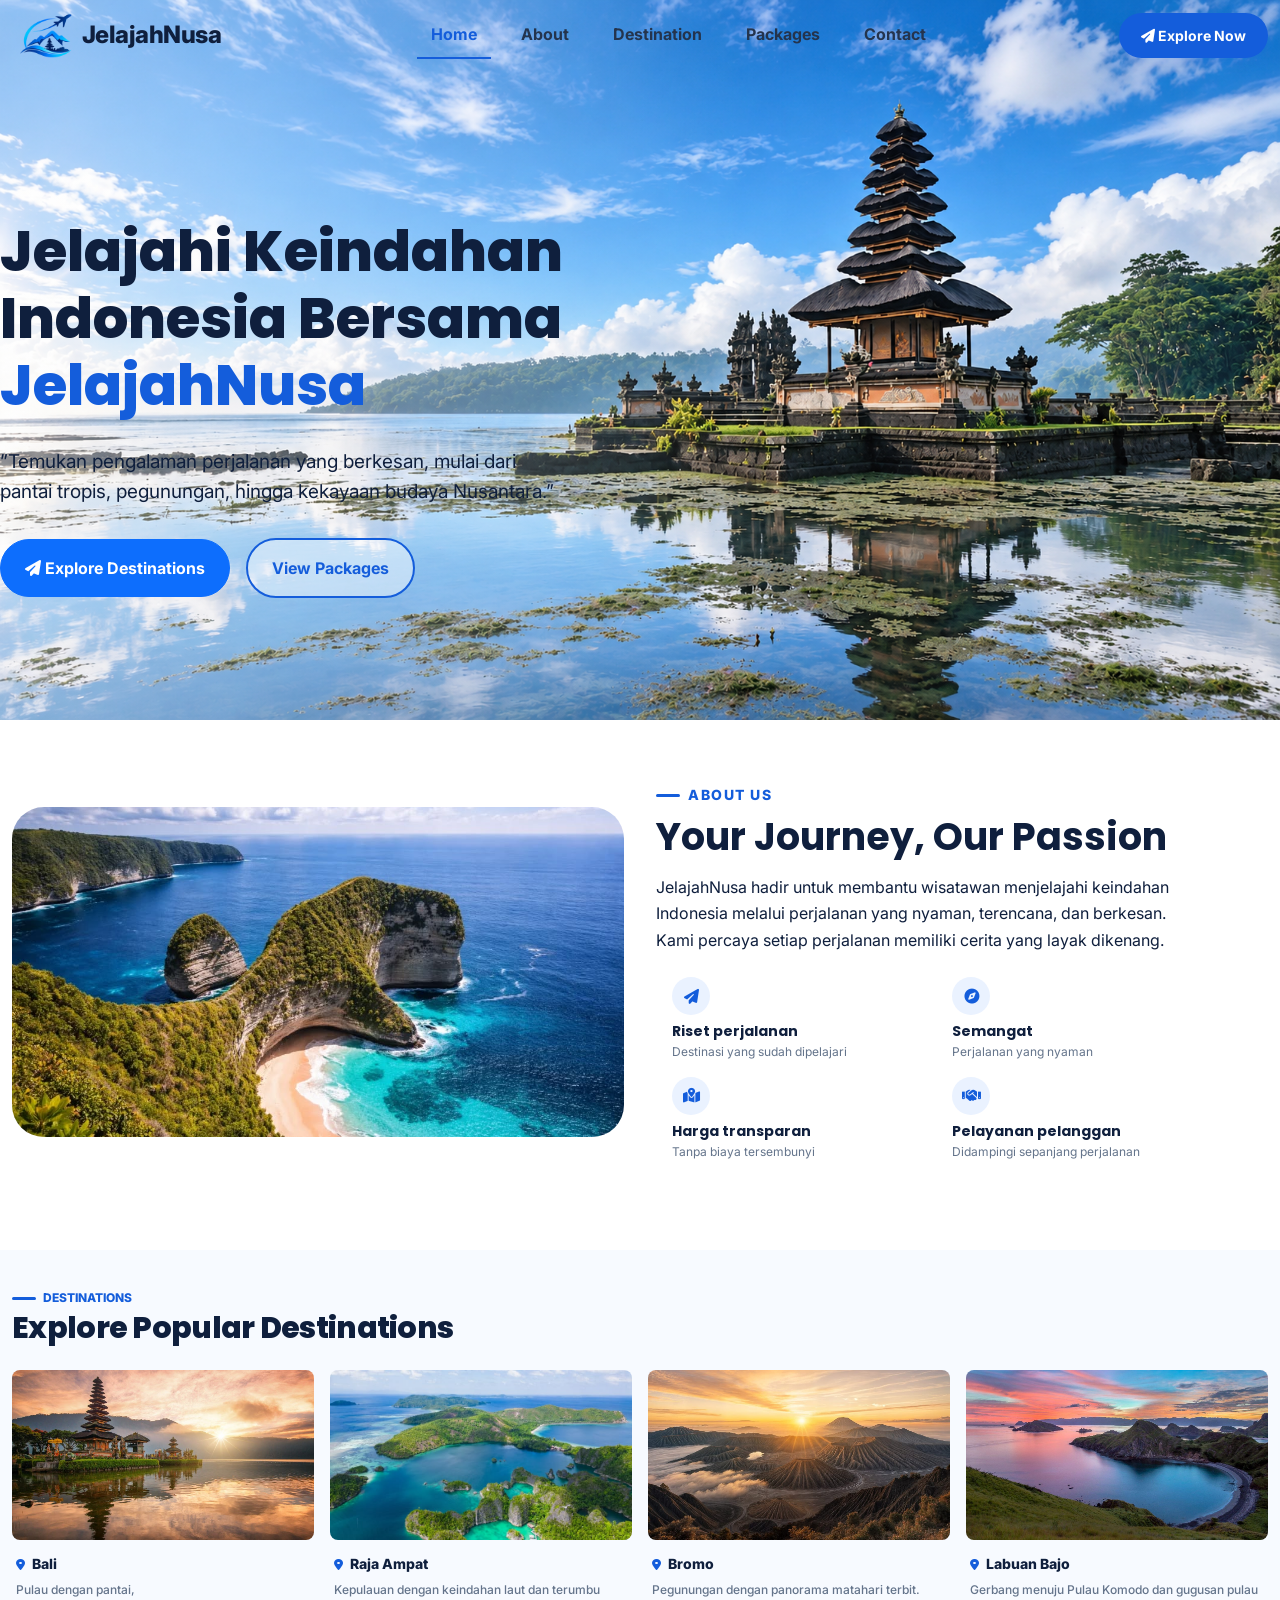
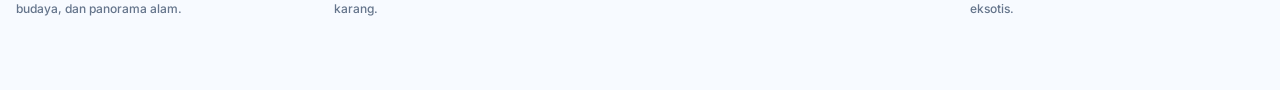
==== index.html @ 199da579 "uplaod website" ====
<!doctype html>
<html lang="en">
  <head>
    <meta charset="UTF-8" />
    <meta name="viewport" content="width=device-width, initial-scale=1.0" />
    <title>Document</title>
    <link
      href="https://cdn.jsdelivr.net/npm/bootstrap@5.3.9/dist/css/bootstrap.min.css"
      rel="stylesheet"
      integrity="sha384-yEPZ7jP9S0QKiUQ0m3jjsO4ProIW7wvR9gXkI7JOGa2XVsw53Yke2bsdkBbjmmiX"
      crossorigin="anonymous"
    />
    <link rel="stylesheet" href="/assets/css/style.css" />
    <link
      rel="stylesheet"
      href="https://cdnjs.cloudflare.com/ajax/libs/font-awesome/6.7.2/css/all.min.css"
    />
  </head>
  <body>
    <div class="container-site">
      <div class="hero">
        <!-- Navbar -->
        <!-- Navbar -->
    <nav class="navbar position-relative">
      <div class="container">
        <a class="navbar-brand d-flex" href="#">
          <img
            src="assets/image/logo.jpg"
            alt="Logo Jelajah Nusa"
            height="45px"
          /><span>JelajahNusa</span>
        </a>
        <!-- Link Navbar -->
        <ul class="nav nav-underline">
          <li class="nav-item">
            <a class="nav-link active" aria-current="page" href="#">Home</a>
          </li>
          <li class="nav-item">
            <a class="nav-link" href="#">About</a>
          </li>
          <li class="nav-item">
            <a class="nav-link" href="#">Destination</a>
          </li>
          <li class="nav-item">
            <a class="nav-link" href="#">Packages</a>
          </li>
          <li class="nav-item">
            <a class="nav-link" href="#">Contact</a>
          </li>
        </ul>
        <!-- Button -->
        <button type="button" class="btn btn-primary rounded-pill">
          <i class="fa-solid fa-paper-plane"></i> 
          <span>Explore Now</span>
        </button>
      </div>
    </nav>
        <!-- Hero-Content -->
        <!-- Hero Title -->
        <div class="hero-content d-flex justify-content-center flex-column">
          <h1 class="hero-title">
            Jelajahi Keindahan <br>
             Indonesia Bersama <br />
            <span>JelajahNusa</span>
          </h1>

          <p class="hero-subtitle">
            ”Temukan pengalaman perjalanan yang berkesan, mulai dari pantai tropis,
            pegunungan, hingga kekayaan budaya Nusantara.”
          </p>
          <div class="hero-actions d-flex align-items-center gap-3">
            <a href="#" class="btn btn-primary rounded-pill px-4 py-3">
              <i class="fa-solid fa-paper-plane me-1"></i>
              Explore Destinations
            </a>
            <a href="#" class="btn btn-outline-primary rounded-pill px-4 py-3">
              View Packages
            </a>
          </div>
        </div>
      </div>
    </div>
    <!-- Section About -->
     <section class="about mt-2">
      <div class="container text-center">
  <div class="row align-items-center">
    <div class="col">
      <img src="assets/image/about.jpg" alt="Tentang JelajahNusa" class="rounded-5">
    </div>
    <div class="col ms-2">
      <div class="about-content text-start">
        <p class="about-label">About Us</p>
        <h2 class="about-title">Your Journey, Our Passion</h2>
        <p class="about-description">
          JelajahNusa hadir untuk membantu wisatawan menjelajahi keindahan <br>
          Indonesia melalui perjalanan yang nyaman, terencana, dan berkesan. <br>
          Kami percaya setiap perjalanan memiliki cerita yang layak dikenang.
        </p>

        <div class="row g-3 about-features ms-2">
          <div class="col-6">
            <div class="feature-item">
              <i class="fa-solid fa-paper-plane"></i>
              <h3>Riset perjalanan</h3>
              <p>Destinasi yang sudah dipelajari</p>
            </div>
          </div>
          <div class="col-6">
            <div class="feature-item">
              <i class="fa-solid fa-compass"></i>
              <h3>Semangat</h3>
              <p>Perjalanan yang nyaman</p>
            </div>
          </div>
          <div class="col-6">
            <div class="feature-item">
              <i class="fa-solid fa-map-location-dot"></i>
              <h3>Harga transparan</h3>
              <p>Tanpa biaya tersembunyi</p>
            </div>
          </div>
          <div class="col-6">
            <div class="feature-item">
              <i class="fa-solid fa-handshake"></i>
              <h3>Pelayanan pelanggan</h3>
              <p>Didampingi sepanjang perjalanan</p>
            </div>
          </div>
        </div>
      </div>
    </div>
  </div>
</div>
</section>
<!-- Section Destinations -->
 <section class="destinations">
  <div class="container">
    <p class="about-label">Destinations</p>
    <h2 class="about-title">Explore Popular Destinations</h2>
    <div class="row g-3 pt-4">
      <div class="col-12 col-md-6 col-lg-3">
        <div class="card border-0 h-100">
          <img src="assets/image/bali.jpg" class="card-img-top rounded-3" alt="Bali">
          <div class="card-body px-1 pb-0 text-start">
            <h3 class="card-title"><i class="fa-solid fa-location-dot"></i>Bali</h3>
            <p class="card-text">Pulau dengan pantai,<br>budaya, dan panorama alam.</p>
          </div>
        </div>
      </div>
      <div class="col-12 col-md-6 col-lg-3">
        <div class="card border-0 h-100">
          <img src="assets/image/raja-ampat.jpg" class="card-img-top rounded-3" alt="Raja Ampat">
          <div class="card-body px-1 pb-0 text-start">
            <h3 class="card-title"><i class="fa-solid fa-location-dot"></i>Raja Ampat</h3>
            <p class="card-text">Kepulauan dengan keindahan laut dan terumbu karang.</p>
          </div>
        </div>
      </div>
      <div class="col-12 col-md-6 col-lg-3">
        <div class="card border-0 h-100">
          <img src="assets/image/bromo.jpg" class="card-img-top rounded-3" alt="Bromo">
          <div class="card-body px-1 pb-0 text-start">
            <h3 class="card-title"><i class="fa-solid fa-location-dot"></i>Bromo</h3>
            <p class="card-text">Pegunungan dengan panorama matahari terbit.</p>
          </div>
        </div>
      </div>
      <div class="col-12 col-md-6 col-lg-3">
        <div class="card border-0 h-100">
          <img src="assets/image/labuan-bajo.jpg" class="card-img-top rounded-3" alt="Labuan Bajo">
          <div class="card-body px-1 pb-0 text-start">
            <h3 class="card-title"><i class="fa-solid fa-location-dot"></i>Labuan Bajo</h3>
            <p class="card-text">Gerbang menuju Pulau Komodo dan gugusan pulau eksotis.</p>
          </div>
        </div>
      </div>
    </div>
  </div>
 </section>
    
    
    <script src="assets/js/script.js"></script>
    <script
      src="https://cdn.jsdelivr.net/npm/bootstrap@5.3.9/dist/js/bootstrap.bundle.min.js"
      integrity="sha384-WyOxWvTyr1QaMPfiPJSv76iReVthorl5uWlFtZPyK0IEB0hGzo9y5Bp9mYanr8Bu"
      crossorigin="anonymous"
    ></script>
  </body>
</html>
---- assets/css/style.css ----
/* =========================================
   JELAJAHNUSA — DESIGN SYSTEM
========================================= */
@import url('https://fonts.googleapis.com/css2?family=Inter:wght@400;500;600;700&family=Poppins:wght@400;500;600;700;800&display=swap');
:root {
  /* COLORS */
  --primary: #145DDB;
  --primary-hover: #0E4DBB;
  --secondary: #38A5E8;

  --dark: #0F1F3D;
  --text: #24344D;
  --muted: #64748B;

  --white: #FFFFFF;
  --background: #FFFFFF;
  --section-bg: #F3F7FF;

  --border: #D6E5FF;
  --light-blue: #EAF2FF;

  /* TYPOGRAPHY */
  --font-heading: 'Poppins', sans-serif;
  --font-body: 'Inter', sans-serif;

  --font-xs: 12px;
  --font-sm: 14px;
  --font-base: 16px;
  --font-lg: 18px;
  --font-xl: 24px;
  --font-2xl: 32px;
  --font-3xl: 48px;

  /* FONT WEIGHT */
  --regular: 400;
  --medium: 500;
  --semibold: 600;
  --bold: 700;

  /* SPACING */
  --section-padding: 80px;
  --container-width: 1200px;

  /* BORDER RADIUS */
  --radius-sm: 8px;
  --radius-md: 12px;
  --radius-lg: 18px;
  --radius-xl: 24px;

  /* SHADOW */
  --shadow-sm: 0 2px 8px rgba(15, 31, 61, 0.05);
  --shadow-md: 0 4px 18px rgba(15, 31, 61, 0.08);
  --shadow-lg: 0 10px 30px rgba(15, 31, 61, 0.12);

  /* TRANSITION */
  --transition: 0.3s ease;
}

/* =========================================
   GLOBAL STYLE
========================================= */

* {
  margin: 0;
  padding: 0;
  box-sizing: border-box;
}

html {
  scroll-behavior: smooth;
}

body {
  font-family: var(--font-body);
  font-size: var(--font-base);
  color: var(--text);
  background: var(--background);
  line-height: 1.6;
}

h1, h2, h3, h4, h5, h6 {
  font-family: var(--font-heading);
  color: var(--dark);
  font-weight: var(--bold);
  line-height: 1.2;
}

button {
  transition: var(--transition);
}

img {
  max-width: 100%;
  display: block;
}

/*  */
.container-site {
  width: 100%;
}

/* navbar */
.navbar {
  height: 68px;
  z-index: 10;
}

.navbar .container {
  max-width: 1400px;
  padding: 0 12px;
}

.navbar-brand {
  align-items: center;
  gap: 2px;
  color: var(--dark);
}

.navbar-brand span {
  color: var(--dark) !important;
  margin-left: 0 !important;
  font-size: 24px;
  font-weight: 800;
  letter-spacing: -0.5px;
}

.navbar .nav-link {
  color: var(--text);
  font-weight: 700;
  border-bottom: 2px solid transparent;
  padding: 10px 14px;
  transition: var(--transition);
}

.navbar .nav-link:hover,
.navbar .nav-link:focus,
.navbar .nav-link.active {
  color: var(--primary);
  border-bottom-color: var(--primary);
}

.navbar .btn-primary {
  background: var(--primary);
  border: 0;
  box-shadow: 0 4px 12px rgba(20, 93, 219, 0.18);
  font-size: var(--font-sm);
  font-weight: 700;
  padding: 12px 22px !important;
}

.navbar .btn-primary:hover {
  background: var(--primary-hover);
  transform: translateY(-1px);
}

/* hero */
.hero {
  width: 100%;
  height: 720px;
  min-height: 720px;
  background-image:
    linear-gradient(
      90deg,
      rgba(255, 255, 255, 0.32) 0%,
      rgba(255, 255, 255, 0.16) 40%,
      rgba(255, 255, 255, 0) 58%,
      rgba(255, 255, 255, 0) 100%
    ),
    url("../image/hero.jpg");
  background-repeat: no-repeat;
  background-size: cover;
  background-position: center 48%;
  margin-bottom: 24px;
  overflow: hidden;
}
.hero-content {
  max-width: 1400px;
  height: 650px;
  min-height: 650px;
  margin: 0 auto;
  padding: 70px 24px 40px 0;
  color: var(--dark);
  line-height: 1.1;
  align-items: flex-start;
  justify-content: flex-start;
}
.hero-title {
  font-size: 56px;
  font-weight: 800;
  color: var(--dark);
  margin: 0 0 28px;
  text-align: left;
}

.hero-title span {
  color: var(--primary);
}

.hero-subtitle {
  max-width: 560px;
  font-size: 19px;
  line-height: 1.55;
  margin: 0 0 32px;
  text-align: left;
}

.hero-actions .btn {
  min-height: 52px;
  display: inline-flex;
  align-items: center;
  justify-content: center;
  font-weight: 700;
  box-shadow: none;
}

.hero-actions .btn-outline-primary {
  color: var(--primary);
  border: 2px solid var(--primary);
  background: rgba(255, 255, 255, 0.45);
}

.about {
  padding: 40px 0 90px;
}

.about .container {
  max-width: 1400px;
  margin-inline: auto;
}

.about img {
  width: 100%;
  height: 330px;
  object-fit: cover;
}

.destinations {
  max-width: none;
  width: 100%;
  margin: 0;
  padding: 42px 0 72px;
  background: #F7FAFF;
  text-align: left;
}

.destinations .container {
  max-width: 1400px;
}

.destinations .card {
  background: transparent;
}

.destinations .about-label {
  margin-bottom: 6px;
  font-size: 12px;
  line-height: 1;
  letter-spacing: 0;
  text-transform: uppercase;
}

.destinations .about-label::before {
  width: 24px;
  height: 3px;
  margin-right: 7px;
  margin-bottom: 2px;
}

.destinations .about-title {
  font-size: 30px;
  font-weight: 800;
  margin: 0;
  color: var(--dark);
  letter-spacing: -0.7px;
}

.destinations .card-img-top {
  width: 100%;
  aspect-ratio: 16 / 9;
  height: auto;
  object-fit: cover;
  border-radius: 8px !important;
}

.destinations .card-title {
  display: flex;
  align-items: center;
  gap: 7px;
  font-family: var(--font-body);
  font-size: 14px;
  font-weight: 800;
  margin: 0 0 8px;
  color: var(--dark);
}

.destinations .card-title i {
  color: var(--primary);
  font-size: 12px;
}

.destinations .card-text {
  color: var(--muted);
  font-size: 12px;
  font-weight: 500;
  line-height: 1.55;
  margin: 0;
}

.about-label {
  color: var(--primary);
  font-size: 14px;
  font-weight: 800;
  margin: 0 0 8px;
  text-transform: uppercase;
  letter-spacing: 1.5px;
}

.about-label::before {
  content: "";
  display: inline-block;
  width: 24px;
  height: 3px;
  margin-right: 8px;
  margin-bottom: 3px;
  border-radius: 999px;
  background: var(--primary);
}

.about-title {
  font-size: 38px;
  margin: 0 0 14px;
}

.about-description {
  max-width: 560px;
  color: var(--dark);
  margin: 0 0 24px;
  line-height: 1.65;
}

.about-features {
  max-width: 560px;
}

.feature-item {
  text-align: left;
}

.feature-item i {
  display: inline-grid;
  width: 38px;
  height: 38px;
  place-items: center;
  margin-bottom: 8px;
  border-radius: 50%;
  background: #EAF2FF;
  color: var(--primary);
  font-size: 15px;
}

.feature-item h3 {
  font-size: 14px;
  margin: 0 0 4px;
  color: var(--dark);
}

.feature-item p {
  font-size: 12px;
  margin: 0;
  color: var(--muted);
  line-height: 1.4;
}

@media (max-width: 991px) {
  .hero {
    height: 650px;
    min-height: 650px;
  }

  .hero-content {
    height: 580px;
    min-height: 580px;
    left: 0;
    padding: 110px 24px 40px;
  }

  .hero-title {
    font-size: clamp(38px, 8vw, 52px);
  }
}
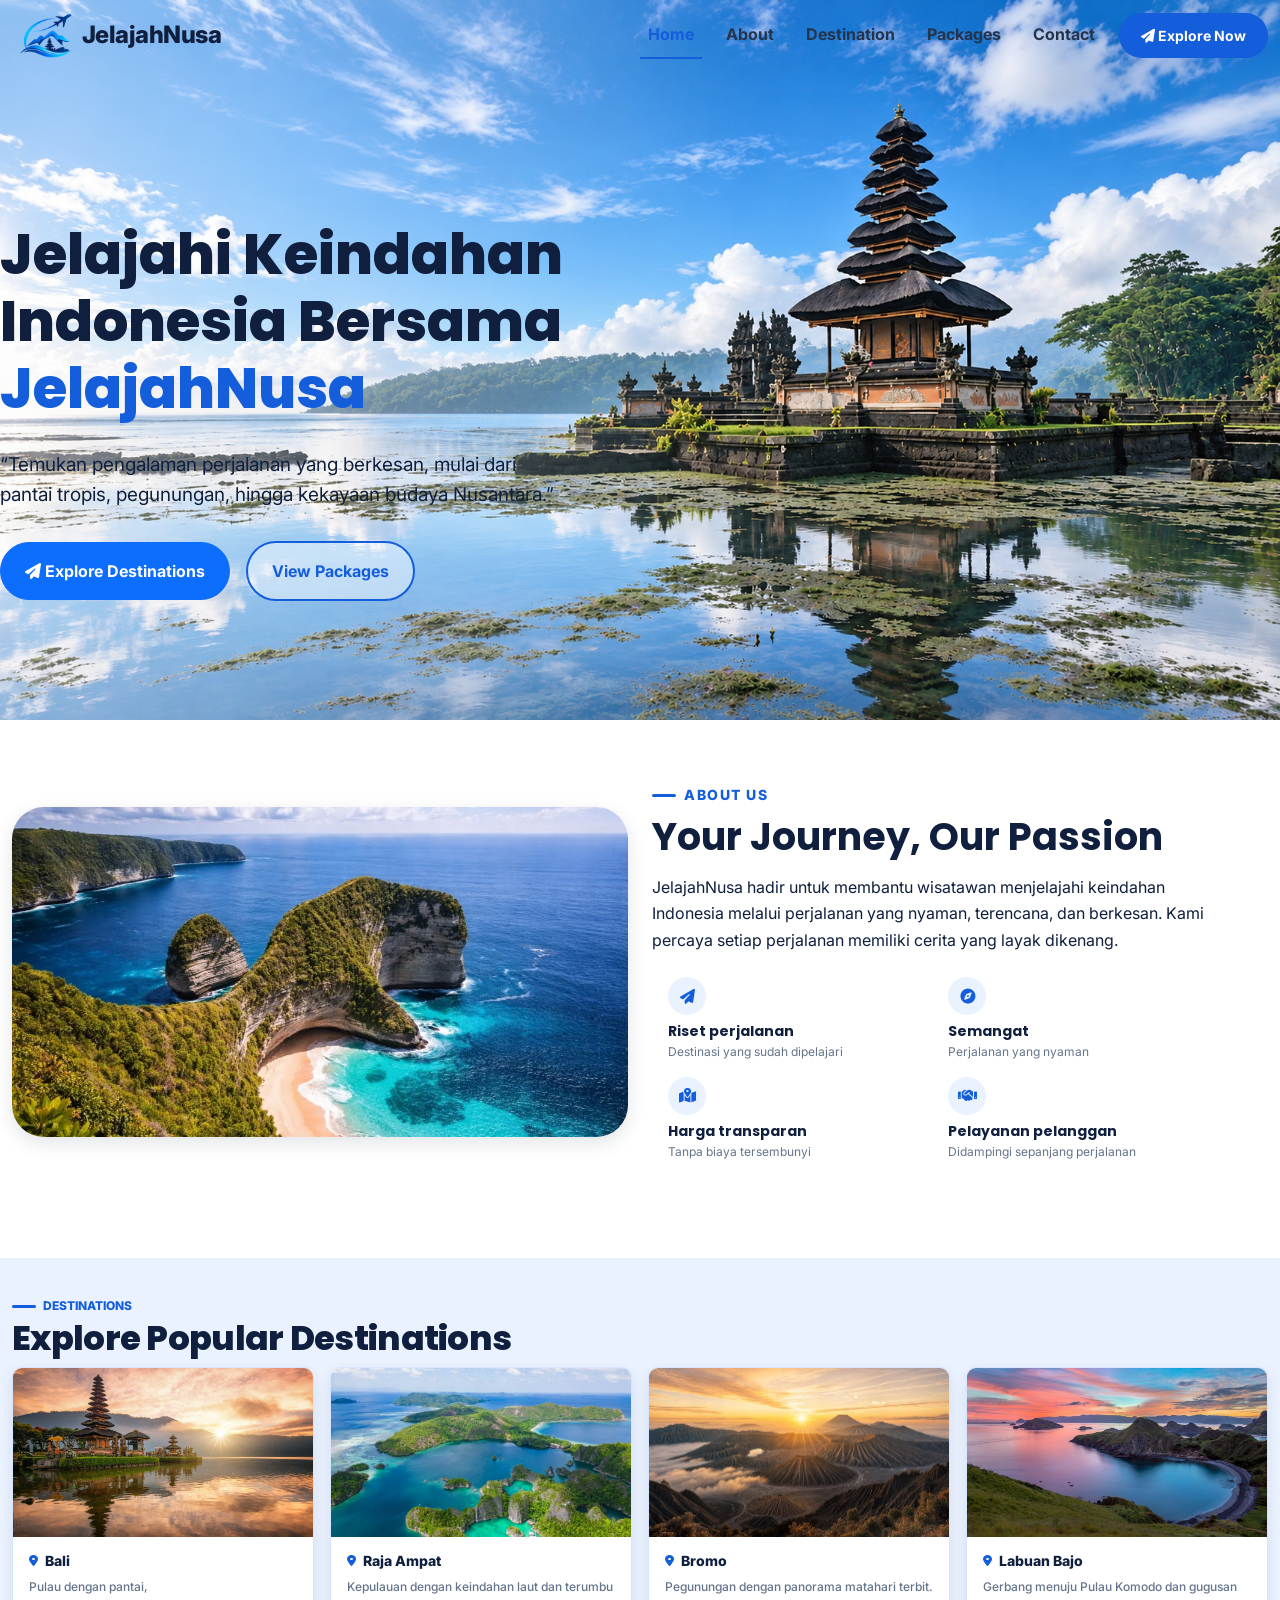
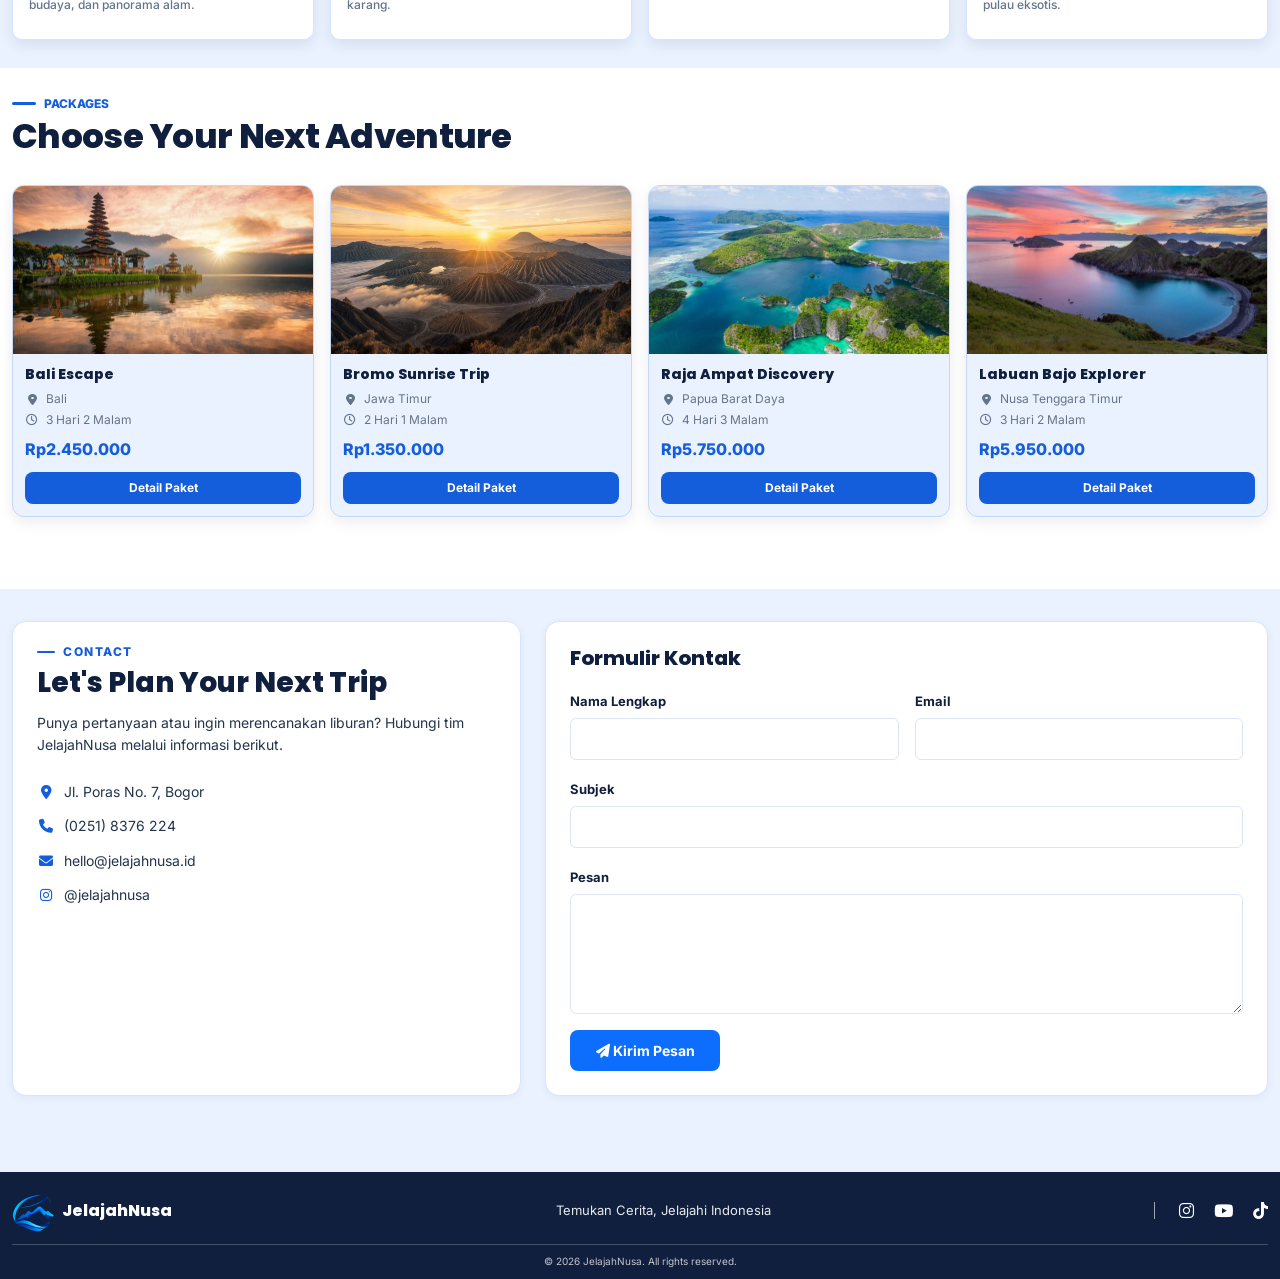
==== commit cb146aa6: "final website" ====
--- a/index.html
+++ b/index.html
@@ -1,184 +1,574 @@
 <!doctype html>
-<html lang="en">
+<html lang="id">
   <head>
     <meta charset="UTF-8" />
     <meta name="viewport" content="width=device-width, initial-scale=1.0" />
-    <title>Document</title>
+    <title>JelajahNusa — Jelajahi Keindahan Indonesia</title>
     <link
       href="https://cdn.jsdelivr.net/npm/bootstrap@5.3.9/dist/css/bootstrap.min.css"
       rel="stylesheet"
       integrity="sha384-yEPZ7jP9S0QKiUQ0m3jjsO4ProIW7wvR9gXkI7JOGa2XVsw53Yke2bsdkBbjmmiX"
       crossorigin="anonymous"
     />
-    <link rel="stylesheet" href="/assets/css/style.css" />
+    <link rel="stylesheet" href="assets/css/style.css" />
     <link
       rel="stylesheet"
       href="https://cdnjs.cloudflare.com/ajax/libs/font-awesome/6.7.2/css/all.min.css"
     />
   </head>
   <body>
-    <div class="container-site">
-      <div class="hero">
-        <!-- Navbar -->
-        <!-- Navbar -->
-    <nav class="navbar position-relative">
+    <header class="hero" id="home">
+      <nav class="navbar navbar-expand-lg position-relative">
+        <div class="container">
+          <a class="navbar-brand d-flex" href="#home">
+            <img
+              src="assets/image/logo.jpg"
+              alt="Logo Jelajah Nusa"
+              height="45"
+            />
+            <span>JelajahNusa</span>
+          </a>
+          <button
+            class="navbar-toggler"
+            type="button"
+            data-bs-toggle="collapse"
+            data-bs-target="#primaryNavigation"
+            aria-controls="primaryNavigation"
+            aria-expanded="false"
+            aria-label="Buka navigasi"
+          >
+            <span class="navbar-toggler-icon"></span>
+          </button>
+          <div class="collapse navbar-collapse" id="primaryNavigation">
+            <ul class="navbar-nav nav-underline ms-auto align-items-lg-center">
+              <li class="nav-item">
+                <a class="nav-link active" aria-current="page" href="#home"
+                  >Home</a
+                >
+              </li>
+              <li class="nav-item">
+                <a class="nav-link" href="#about">About</a>
+              </li>
+              <li class="nav-item">
+                <a class="nav-link" href="#destinations">Destination</a>
+              </li>
+              <li class="nav-item">
+                <a class="nav-link" href="#packages">Packages</a>
+              </li>
+              <li class="nav-item">
+                <a class="nav-link" href="#contact">Contact</a>
+              </li>
+            </ul>
+            <a
+              class="btn btn-primary rounded-pill ms-lg-3 mt-3 mt-lg-0"
+              href="#packages"
+            >
+              <i class="fa-solid fa-paper-plane"></i>
+              <span>Explore Now</span>
+            </a>
+          </div>
+        </div>
+      </nav>
+      <div class="hero-content d-flex justify-content-center flex-column">
+        <h1 class="hero-title">
+          Jelajahi Keindahan <br />
+          Indonesia Bersama <br />
+          <span>JelajahNusa</span>
+        </h1>
+        <p class="hero-subtitle">
+          “Temukan pengalaman perjalanan yang berkesan, mulai dari pantai tropis,
+          pegunungan, hingga kekayaan budaya Nusantara.”
+        </p>
+        <div class="hero-actions d-flex align-items-center gap-3">
+          <a
+            href="#destinations"
+            class="btn btn-primary rounded-pill px-4 py-3"
+          >
+            <i class="fa-solid fa-paper-plane me-1"></i>
+            Explore Destinations
+          </a>
+          <a
+            href="#packages"
+            class="btn btn-outline-primary rounded-pill px-4 py-3"
+          >
+            View Packages
+          </a>
+        </div>
+      </div>
+    </header>
+    <main>
+    <!-- Section About -->
+    <section class="about mb-2" id="about">
+      <div class="container text-center">
+        <div class="row align-items-center">
+          <div class="col-12 col-lg-6">
+            <img
+              src="assets/image/about.jpg"
+              alt="Tentang JelajahNusa"
+              class="rounded-5"
+            />
+          </div>
+          <div class="col-12 col-lg-6">
+            <div class="about-content text-start">
+              <p class="about-label">About Us</p>
+              <h2 class="about-title">Your Journey, Our Passion</h2>
+              <p class="about-description">
+                JelajahNusa hadir untuk membantu wisatawan menjelajahi keindahan
+                Indonesia melalui perjalanan yang nyaman, terencana, dan
+                berkesan.
+                Kami percaya setiap perjalanan memiliki cerita yang layak
+                dikenang.
+              </p>
+
+              <div class="row g-3 about-features ms-2">
+                <div class="col-6">
+                  <div class="feature-item">
+                    <i class="fa-solid fa-paper-plane"></i>
+                    <h3>Riset perjalanan</h3>
+                    <p>Destinasi yang sudah dipelajari</p>
+                  </div>
+                </div>
+                <div class="col-6">
+                  <div class="feature-item">
+                    <i class="fa-solid fa-compass"></i>
+                    <h3>Semangat</h3>
+                    <p>Perjalanan yang nyaman</p>
+                  </div>
+                </div>
+                <div class="col-6">
+                  <div class="feature-item">
+                    <i class="fa-solid fa-map-location-dot"></i>
+                    <h3>Harga transparan</h3>
+                    <p>Tanpa biaya tersembunyi</p>
+                  </div>
+                </div>
+                <div class="col-6">
+                  <div class="feature-item">
+                    <i class="fa-solid fa-handshake"></i>
+                    <h3>Pelayanan pelanggan</h3>
+                    <p>Didampingi sepanjang perjalanan</p>
+                  </div>
+                </div>
+              </div>
+            </div>
+          </div>
+        </div>
+      </div>
+    </section>
+    <!-- Section Destinations -->
+    <section class="destinations" id="destinations">
       <div class="container">
-        <a class="navbar-brand d-flex" href="#">
-          <img
-            src="assets/image/logo.jpg"
-            alt="Logo Jelajah Nusa"
-            height="45px"
-          /><span>JelajahNusa</span>
-        </a>
-        <!-- Link Navbar -->
-        <ul class="nav nav-underline">
-          <li class="nav-item">
-            <a class="nav-link active" aria-current="page" href="#">Home</a>
-          </li>
-          <li class="nav-item">
-            <a class="nav-link" href="#">About</a>
-          </li>
-          <li class="nav-item">
-            <a class="nav-link" href="#">Destination</a>
-          </li>
-          <li class="nav-item">
-            <a class="nav-link" href="#">Packages</a>
-          </li>
-          <li class="nav-item">
-            <a class="nav-link" href="#">Contact</a>
-          </li>
-        </ul>
-        <!-- Button -->
-        <button type="button" class="btn btn-primary rounded-pill">
-          <i class="fa-solid fa-paper-plane"></i> 
-          <span>Explore Now</span>
-        </button>
-      </div>
-    </nav>
-        <!-- Hero-Content -->
-        <!-- Hero Title -->
-        <div class="hero-content d-flex justify-content-center flex-column">
-          <h1 class="hero-title">
-            Jelajahi Keindahan <br>
-             Indonesia Bersama <br />
+        <p class="about-label">Destinations</p>
+        <h2 class="about-title">Explore Popular Destinations</h2>
+        <div class="row g-3 pt-2">
+          <div class="col-12 col-md-6 col-xl-3">
+            <div class="card h-100">
+              <img
+                src="assets/image/bali.jpg"
+                class="card-img-top rounded-3"
+                alt="Bali"
+              />
+              <div class="card-body p-3 pb-4 text-start">
+                <h3 class="card-title">
+                  <i class="fa-solid fa-location-dot"></i>Bali
+                </h3>
+                <p class="card-text">
+                  Pulau dengan pantai,<br />budaya, dan panorama alam.
+                </p>
+              </div>
+            </div>
+          </div>
+          <div class="col-12 col-md-6 col-xl-3">
+            <div class="card h-100">
+              <img
+                src="assets/image/raja-ampat.jpg"
+                class="card-img-top rounded-3"
+                alt="Raja Ampat"
+              />
+              <div class="card-body p-3 pb-4 text-start">
+                <h3 class="card-title">
+                  <i class="fa-solid fa-location-dot"></i>Raja Ampat
+                </h3>
+                <p class="card-text">
+                  Kepulauan dengan keindahan laut dan terumbu karang.
+                </p>
+              </div>
+            </div>
+          </div>
+          <div class="col-12 col-md-6 col-xl-3">
+            <div class="card h-100">
+              <img
+                src="assets/image/bromo.jpg"
+                class="card-img-top rounded-3"
+                alt="Bromo"
+              />
+              <div class="card-body p-3 pb-4 text-start">
+                <h3 class="card-title">
+                  <i class="fa-solid fa-location-dot"></i>Bromo
+                </h3>
+                <p class="card-text">
+                  Pegunungan dengan panorama matahari terbit.
+                </p>
+              </div>
+            </div>
+          </div>
+          <div class="col-12 col-md-6 col-xl-3">
+            <div class="card h-100">
+              <img
+                src="assets/image/labuan-bajo.jpg"
+                class="card-img-top rounded-3"
+                alt="Labuan Bajo"
+              />
+              <div class="card-body p-3 pb-4 text-start">
+                <h3 class="card-title">
+                  <i class="fa-solid fa-location-dot"></i>Labuan Bajo
+                </h3>
+                <p class="card-text">
+                  Gerbang menuju Pulau Komodo dan gugusan pulau eksotis.
+                </p>
+              </div>
+            </div>
+          </div>
+        </div>
+      </div>
+    </section>
+
+    <!-- Section Packages -->
+    <section class="packages" id="packages">
+      <div class="container">
+        <p class="about-label">Packages</p>
+        <h2 class="about-title">Choose Your Next Adventure</h2>
+
+        <div class="row g-3 packages-layout">
+          <div class="col-12 package-list">
+            <div class="row g-3">
+              <div class="col-12 col-md-6 col-xl-3">
+                <article class="card package-card h-100">
+                  <img
+                    src="assets/image/bali.jpg"
+                    class="card-img-top"
+                    alt="Bali"
+                  />
+                  <div class="card-body">
+                    <h3 class="card-title">Bali Escape</h3>
+                    <p class="package-meta">
+                      <i class="fa-solid fa-location-dot"></i>Bali
+                    </p>
+                    <p class="package-meta">
+                      <i class="fa-regular fa-clock"></i>3 Hari 2 Malam
+                    </p>
+                    <p class="package-price">Rp2.450.000</p>
+                    <button
+                      type="button"
+                      class="btn btn-primary package-detail-button"
+                      data-bs-toggle="modal"
+                      data-bs-target="#packageDetailModal"
+                      aria-haspopup="dialog"
+                      data-title="Bali Escape"
+                      data-region="Bali"
+                      data-duration="3 Hari 2 Malam"
+                      data-price="Rp2.450.000"
+                      data-image="assets/image/bali.jpg"
+                      data-description="Jelajahi pantai, budaya, dan panorama alam Bali dalam perjalanan yang nyaman dan berkesan."
+                    >
+                      Detail Paket
+                    </button>
+                  </div>
+                </article>
+              </div>
+              <div class="col-12 col-md-6 col-xl-3">
+                <article class="card package-card h-100">
+                  <img
+                    src="assets/image/bromo.jpg"
+                    class="card-img-top"
+                    alt="Gunung Bromo"
+                  />
+                  <div class="card-body">
+                    <h3 class="card-title">Bromo Sunrise Trip</h3>
+                    <p class="package-meta">
+                      <i class="fa-solid fa-location-dot"></i>Jawa Timur
+                    </p>
+                    <p class="package-meta">
+                      <i class="fa-regular fa-clock"></i>2 Hari 1 Malam
+                    </p>
+                    <p class="package-price">Rp1.350.000</p>
+                    <button
+                      type="button"
+                      class="btn btn-primary package-detail-button"
+                      data-bs-toggle="modal"
+                      data-bs-target="#packageDetailModal"
+                      aria-haspopup="dialog"
+                      data-title="Bromo Sunrise Trip"
+                      data-region="Jawa Timur"
+                      data-duration="2 Hari 1 Malam"
+                      data-price="Rp1.350.000"
+                      data-image="assets/image/bromo.jpg"
+                      data-description="Nikmati suasana pegunungan Bromo dan pemandangan matahari terbit yang memukau."
+                    >
+                      Detail Paket
+                    </button>
+                  </div>
+                </article>
+              </div>
+              <div class="col-12 col-md-6 col-xl-3">
+                <article class="card package-card h-100">
+                  <img
+                    src="assets/image/raja-ampat.jpg"
+                    class="card-img-top"
+                    alt="Raja Ampat"
+                  />
+                  <div class="card-body">
+                    <h3 class="card-title">Raja Ampat Discovery</h3>
+                    <p class="package-meta">
+                      <i class="fa-solid fa-location-dot"></i>Papua Barat Daya
+                    </p>
+                    <p class="package-meta">
+                      <i class="fa-regular fa-clock"></i>4 Hari 3 Malam
+                    </p>
+                    <p class="package-price">Rp5.750.000</p>
+                    <button
+                      type="button"
+                      class="btn btn-primary package-detail-button"
+                      data-bs-toggle="modal"
+                      data-bs-target="#packageDetailModal"
+                      aria-haspopup="dialog"
+                      data-title="Raja Ampat Discovery"
+                      data-region="Papua Barat Daya"
+                      data-duration="4 Hari 3 Malam"
+                      data-price="Rp5.750.000"
+                      data-image="assets/image/raja-ampat.jpg"
+                      data-description="Nikmati keindahan bawah laut Raja Ampat dengan pengalaman island hopping yang tak terlupakan."
+                    >
+                      Detail Paket
+                    </button>
+                  </div>
+                </article>
+              </div>
+              <div class="col-12 col-md-6 col-xl-3">
+                <article class="card package-card h-100">
+                  <img
+                    src="assets/image/labuan-bajo.jpg"
+                    class="card-img-top"
+                    alt="Labuan Bajo"
+                  />
+                  <div class="card-body">
+                    <h3 class="card-title">Labuan Bajo Explorer</h3>
+                    <p class="package-meta">
+                      <i class="fa-solid fa-location-dot"></i>Nusa Tenggara
+                      Timur
+                    </p>
+                    <p class="package-meta">
+                      <i class="fa-regular fa-clock"></i>3 Hari 2 Malam
+                    </p>
+                    <p class="package-price">Rp5.950.000</p>
+                    <button
+                      type="button"
+                      class="btn btn-primary package-detail-button"
+                      data-bs-toggle="modal"
+                      data-bs-target="#packageDetailModal"
+                      aria-haspopup="dialog"
+                      data-title="Labuan Bajo Explorer"
+                      data-region="Nusa Tenggara Timur"
+                      data-duration="3 Hari 2 Malam"
+                      data-price="Rp5.950.000"
+                      data-image="assets/image/labuan-bajo.jpg"
+                      data-description="Jelajahi Pulau Komodo dan gugusan pulau eksotis di sekitar Labuan Bajo."
+                    >
+                      Detail Paket
+                    </button>
+                  </div>
+                </article>
+              </div>
+            </div>
+          </div>
+
+        </div>
+      </div>
+    </section>
+
+    <div
+      class="modal fade"
+      id="packageDetailModal"
+      tabindex="-1"
+      aria-labelledby="packageModalTitle"
+      aria-hidden="true"
+    >
+      <div class="modal-dialog modal-dialog-centered modal-lg">
+        <div class="modal-content package-detail-modal">
+          <div class="modal-header border-0 pb-0">
+            <button
+              type="button"
+              class="btn-close"
+              data-bs-dismiss="modal"
+              aria-label="Tutup detail paket"
+            ></button>
+          </div>
+          <div class="modal-body pt-2">
+            <div class="row g-4 align-items-center">
+              <div class="col-12 col-md-5">
+                <img
+                  class="package-detail-image rounded-3"
+                  src="assets/image/raja-ampat.jpg"
+                  alt=""
+                />
+              </div>
+              <div class="col-12 col-md-7">
+                <h2 class="package-detail-title" id="packageModalTitle"></h2>
+                <p class="package-meta">
+                  <i class="fa-solid fa-location-dot"></i
+                  ><span class="package-detail-region"></span>
+                </p>
+                <p class="package-meta">
+                  <i class="fa-regular fa-clock"></i
+                  ><span class="package-detail-duration"></span>
+                </p>
+                <p class="package-detail-price">
+                  <span class="package-detail-price-value"></span
+                  ><small> / orang</small>
+                </p>
+                <p class="package-detail-description"></p>
+                <h3 class="package-facilities-title">Fasilitas</h3>
+                <ul class="package-facilities">
+                  <li><i class="fa-solid fa-check"></i>Transportasi</li>
+                  <li><i class="fa-solid fa-check"></i>Penginapan</li>
+                  <li><i class="fa-solid fa-check"></i>Tiket masuk</li>
+                  <li><i class="fa-solid fa-check"></i>Pemandu</li>
+                </ul>
+                <button type="button" class="btn btn-primary package-book-button">
+                  <i class="fa-solid fa-paper-plane"></i> Pesan Paket
+                </button>
+              </div>
+            </div>
+          </div>
+        </div>
+      </div>
+    </div>
+
+    <!-- Section Contact -->
+    <section class="booking-contact" id="contact">
+      <div class="container">
+        <div class="row g-4 align-items-stretch">
+          <div class="col-12 col-lg-5">
+            <div class="contact-info">
+              <p class="about-label">Contact</p>
+              <h2 class="contact-title">Let's Plan Your Next Trip</h2>
+              <p class="contact-description">
+                Punya pertanyaan atau ingin merencanakan liburan? Hubungi tim
+                JelajahNusa melalui informasi berikut.
+              </p>
+              <ul class="contact-list">
+                <li>
+                  <i class="fa-solid fa-location-dot"></i>
+                  <span>Jl. Poras No. 7, Bogor</span>
+                </li>
+                <li>
+                  <i class="fa-solid fa-phone"></i>
+                  <a href="tel:+622518376224">(0251) 8376 224</a>
+                </li>
+                <li>
+                  <i class="fa-solid fa-envelope"></i>
+                  <a href="mailto:hello@jelajahnusa.id">hello@jelajahnusa.id</a>
+                </li>
+                <li>
+                  <i class="fa-brands fa-instagram"></i>
+                  <span>@jelajahnusa</span>
+                </li>
+              </ul>
+            </div>
+          </div>
+          <div class="col-12 col-lg-7">
+            <form class="contact-form" id="contact-form" novalidate>
+              <h3 class="contact-form-title">Formulir Kontak</h3>
+              <div class="row g-3">
+                <div class="col-12 col-md-6">
+                  <label for="contact-name" class="form-label">Nama Lengkap</label>
+                  <input
+                    class="form-control"
+                    id="contact-name"
+                    name="name"
+                    type="text"
+                    aria-describedby="contact-name-error"
+                    required
+                  />
+                  <div class="invalid-feedback" id="contact-name-error">Nama lengkap wajib diisi.</div>
+                </div>
+                <div class="col-12 col-md-6">
+                  <label for="contact-email" class="form-label">Email</label>
+                  <input
+                    class="form-control"
+                    id="contact-email"
+                    name="email"
+                    type="email"
+                    aria-describedby="contact-email-error"
+                    required
+                  />
+                  <div class="invalid-feedback" id="contact-email-error">Masukkan alamat email yang valid.</div>
+                </div>
+                <div class="col-12">
+                  <label for="contact-subject" class="form-label">Subjek</label>
+                  <input
+                    class="form-control"
+                    id="contact-subject"
+                    name="subject"
+                    type="text"
+                    aria-describedby="contact-subject-error"
+                    required
+                  />
+                  <div class="invalid-feedback" id="contact-subject-error">Subjek wajib diisi.</div>
+                </div>
+                <div class="col-12">
+                  <label for="contact-message" class="form-label">Pesan</label>
+                  <textarea
+                    class="form-control"
+                    id="contact-message"
+                    name="message"
+                    rows="4"
+                    aria-describedby="contact-message-error"
+                    required
+                  ></textarea>
+                  <div class="invalid-feedback" id="contact-message-error">Pesan wajib diisi.</div>
+                </div>
+                <div class="col-12">
+                  <button type="submit" class="btn btn-primary contact-submit">
+                    <i class="fa-solid fa-paper-plane"></i> Kirim Pesan
+                  </button>
+                </div>
+              </div>
+              <div
+                class="alert alert-success contact-success d-none mt-3 mb-0"
+                role="status"
+                aria-live="polite"
+              >
+                Pesan berhasil disimulasikan. Terima kasih sudah menghubungi
+                JelajahNusa!
+              </div>
+            </form>
+          </div>
+        </div>
+      </div>
+    </section>
+
+    </main>
+    <footer class="site-footer">
+      <div class="container">
+        <div
+          class="footer-main d-flex flex-column flex-md-row align-items-center justify-content-between"
+        >
+          <a class="footer-brand d-flex align-items-center" href="#home">
+            <img src="assets/image/logo.jpg" alt="" width="42" height="42" />
             <span>JelajahNusa</span>
-          </h1>
-
-          <p class="hero-subtitle">
-            ”Temukan pengalaman perjalanan yang berkesan, mulai dari pantai tropis,
-            pegunungan, hingga kekayaan budaya Nusantara.”
-          </p>
-          <div class="hero-actions d-flex align-items-center gap-3">
-            <a href="#" class="btn btn-primary rounded-pill px-4 py-3">
-              <i class="fa-solid fa-paper-plane me-1"></i>
-              Explore Destinations
-            </a>
-            <a href="#" class="btn btn-outline-primary rounded-pill px-4 py-3">
-              View Packages
-            </a>
-          </div>
-        </div>
-      </div>
-    </div>
-    <!-- Section About -->
-     <section class="about mt-2">
-      <div class="container text-center">
-  <div class="row align-items-center">
-    <div class="col">
-      <img src="assets/image/about.jpg" alt="Tentang JelajahNusa" class="rounded-5">
-    </div>
-    <div class="col ms-2">
-      <div class="about-content text-start">
-        <p class="about-label">About Us</p>
-        <h2 class="about-title">Your Journey, Our Passion</h2>
-        <p class="about-description">
-          JelajahNusa hadir untuk membantu wisatawan menjelajahi keindahan <br>
-          Indonesia melalui perjalanan yang nyaman, terencana, dan berkesan. <br>
-          Kami percaya setiap perjalanan memiliki cerita yang layak dikenang.
-        </p>
-
-        <div class="row g-3 about-features ms-2">
-          <div class="col-6">
-            <div class="feature-item">
-              <i class="fa-solid fa-paper-plane"></i>
-              <h3>Riset perjalanan</h3>
-              <p>Destinasi yang sudah dipelajari</p>
-            </div>
-          </div>
-          <div class="col-6">
-            <div class="feature-item">
-              <i class="fa-solid fa-compass"></i>
-              <h3>Semangat</h3>
-              <p>Perjalanan yang nyaman</p>
-            </div>
-          </div>
-          <div class="col-6">
-            <div class="feature-item">
-              <i class="fa-solid fa-map-location-dot"></i>
-              <h3>Harga transparan</h3>
-              <p>Tanpa biaya tersembunyi</p>
-            </div>
-          </div>
-          <div class="col-6">
-            <div class="feature-item">
-              <i class="fa-solid fa-handshake"></i>
-              <h3>Pelayanan pelanggan</h3>
-              <p>Didampingi sepanjang perjalanan</p>
-            </div>
-          </div>
-        </div>
-      </div>
-    </div>
-  </div>
-</div>
-</section>
-<!-- Section Destinations -->
- <section class="destinations">
-  <div class="container">
-    <p class="about-label">Destinations</p>
-    <h2 class="about-title">Explore Popular Destinations</h2>
-    <div class="row g-3 pt-4">
-      <div class="col-12 col-md-6 col-lg-3">
-        <div class="card border-0 h-100">
-          <img src="assets/image/bali.jpg" class="card-img-top rounded-3" alt="Bali">
-          <div class="card-body px-1 pb-0 text-start">
-            <h3 class="card-title"><i class="fa-solid fa-location-dot"></i>Bali</h3>
-            <p class="card-text">Pulau dengan pantai,<br>budaya, dan panorama alam.</p>
-          </div>
-        </div>
-      </div>
-      <div class="col-12 col-md-6 col-lg-3">
-        <div class="card border-0 h-100">
-          <img src="assets/image/raja-ampat.jpg" class="card-img-top rounded-3" alt="Raja Ampat">
-          <div class="card-body px-1 pb-0 text-start">
-            <h3 class="card-title"><i class="fa-solid fa-location-dot"></i>Raja Ampat</h3>
-            <p class="card-text">Kepulauan dengan keindahan laut dan terumbu karang.</p>
-          </div>
-        </div>
-      </div>
-      <div class="col-12 col-md-6 col-lg-3">
-        <div class="card border-0 h-100">
-          <img src="assets/image/bromo.jpg" class="card-img-top rounded-3" alt="Bromo">
-          <div class="card-body px-1 pb-0 text-start">
-            <h3 class="card-title"><i class="fa-solid fa-location-dot"></i>Bromo</h3>
-            <p class="card-text">Pegunungan dengan panorama matahari terbit.</p>
-          </div>
-        </div>
-      </div>
-      <div class="col-12 col-md-6 col-lg-3">
-        <div class="card border-0 h-100">
-          <img src="assets/image/labuan-bajo.jpg" class="card-img-top rounded-3" alt="Labuan Bajo">
-          <div class="card-body px-1 pb-0 text-start">
-            <h3 class="card-title"><i class="fa-solid fa-location-dot"></i>Labuan Bajo</h3>
-            <p class="card-text">Gerbang menuju Pulau Komodo dan gugusan pulau eksotis.</p>
-          </div>
-        </div>
-      </div>
-    </div>
-  </div>
- </section>
-    
-    
+          </a>
+          <p class="footer-tagline">Temukan Cerita, Jelajahi Indonesia</p>
+          <div class="footer-socials" aria-label="Media sosial JelajahNusa">
+            <i class="fa-brands fa-instagram" aria-label="Instagram"></i>
+            <i class="fa-brands fa-youtube" aria-label="YouTube"></i>
+            <i class="fa-brands fa-tiktok" aria-label="TikTok"></i>
+          </div>
+        </div>
+        <p class="footer-copyright">© 2026 JelajahNusa. All rights reserved.</p>
+      </div>
+    </footer>
+
     <script src="assets/js/script.js"></script>
     <script
       src="https://cdn.jsdelivr.net/npm/bootstrap@5.3.9/dist/js/bootstrap.bundle.min.js"
--- a/assets/css/style.css
+++ b/assets/css/style.css
@@ -94,14 +94,9 @@
   display: block;
 }
 
-/*  */
-.container-site {
-  width: 100%;
-}
-
 /* navbar */
 .navbar {
-  height: 68px;
+  min-height: 68px;
   z-index: 10;
 }
 
@@ -232,14 +227,21 @@
   width: 100%;
   height: 330px;
   object-fit: cover;
+  box-shadow: 0 6px 18px rgba(15, 31, 61, 0.12);
+  transition: transform 0.25s ease, box-shadow 0.25s ease;
+}
+
+.about img:hover {
+  transform: translateY(-3px);
+  box-shadow: 0 10px 24px rgba(15, 31, 61, 0.17);
 }
 
 .destinations {
   max-width: none;
   width: 100%;
   margin: 0;
-  padding: 42px 0 72px;
-  background: #F7FAFF;
+  padding: 42px 0 28px;
+  background: var(--light-blue);
   text-align: left;
 }
 
@@ -248,7 +250,17 @@
 }
 
 .destinations .card {
-  background: transparent;
+  overflow: hidden;
+  background: #FFFFFF;
+  border: 1px solid #D6E5FF;
+  border-radius: 10px;
+  box-shadow: 0 5px 14px rgba(15, 31, 61, 0.09);
+  transition: transform 0.25s ease, box-shadow 0.25s ease;
+}
+
+.destinations .card:hover {
+  transform: translateY(-4px);
+  box-shadow: 0 10px 22px rgba(15, 31, 61, 0.14);
 }
 
 .destinations .about-label {
@@ -267,7 +279,7 @@
 }
 
 .destinations .about-title {
-  font-size: 30px;
+  font-size: 34px;
   font-weight: 800;
   margin: 0;
   color: var(--dark);
@@ -279,7 +291,12 @@
   aspect-ratio: 16 / 9;
   height: auto;
   object-fit: cover;
-  border-radius: 8px !important;
+  border-radius: 0 !important;
+  transition: transform 0.35s ease;
+}
+
+.destinations .card:hover .card-img-top {
+  transform: scale(1.04);
 }
 
 .destinations .card-title {
@@ -304,6 +321,355 @@
   font-weight: 500;
   line-height: 1.55;
   margin: 0;
+}
+
+.packages {
+  padding: 30px 0 72px;
+}
+
+.packages .container {
+  max-width: 1400px;
+}
+
+.packages .about-label {
+  margin-bottom: 6px;
+  font-size: 12px;
+  line-height: 1;
+  letter-spacing: 0;
+  text-transform: uppercase;
+}
+
+.packages .about-title {
+  font-size: 34px;
+  font-weight: 800;
+  margin: 0;
+  letter-spacing: -0.7px;
+}
+
+.packages-layout {
+  margin-top: 12px;
+}
+
+.package-card {
+  overflow: hidden;
+  background: var(--light-blue);
+  border: 1px solid #C4D8F7;
+  border-radius: 12px;
+  box-shadow: 0 5px 14px rgba(15, 31, 61, 0.08);
+}
+
+.package-card .card-img-top {
+  width: 100%;
+  aspect-ratio: 16 / 9;
+  object-fit: cover;
+}
+
+.package-detail-image {
+  width: 100%;
+  max-height: 360px;
+  aspect-ratio: 4 / 3;
+  object-fit: cover;
+}
+
+.package-card .card-body {
+  display: flex;
+  flex-direction: column;
+  padding: 12px;
+}
+
+.package-card .card-title {
+  font-size: 14px;
+  font-weight: 800;
+  margin: 0 0 8px;
+  color: var(--dark);
+}
+
+.package-meta {
+  display: flex;
+  align-items: center;
+  gap: 7px;
+  color: var(--muted);
+  font-size: 12px;
+  line-height: 1.4;
+  margin: 0 0 4px;
+}
+
+.package-meta i {
+  width: 14px;
+  color: var(--muted);
+  text-align: center;
+}
+
+.package-price,
+.package-detail-price {
+  color: var(--primary);
+  font-size: 16px;
+  font-weight: 800;
+  margin: 4px 0 10px;
+}
+
+.package-detail-button {
+  width: 100%;
+  margin-top: auto;
+  padding: 7px 10px;
+  border: 0;
+  border-radius: 8px;
+  background: var(--primary);
+  font-size: 12px;
+  font-weight: 700;
+}
+
+.package-detail-button:hover,
+.package-book-button:hover {
+  background: var(--primary-hover);
+}
+
+.package-detail-modal {
+  position: relative;
+  overflow: hidden;
+  border: 1px solid #C4D8F7;
+  border-radius: 16px;
+  background: var(--light-blue);
+  box-shadow: var(--shadow-lg);
+}
+
+.package-detail-modal .modal-header {
+  position: absolute;
+  top: 8px;
+  right: 8px;
+  z-index: 1;
+}
+
+.package-detail-modal .modal-body {
+  padding: 18px;
+}
+
+.package-detail-title {
+  padding-right: 28px;
+  margin: 0 0 10px;
+  color: var(--dark);
+  font-size: 24px;
+  font-weight: 800;
+}
+
+.package-detail-modal .package-meta {
+  margin-bottom: 6px;
+}
+
+.package-detail-modal .package-detail-price {
+  margin: 10px 0;
+  font-size: 20px;
+}
+
+.package-detail-price small {
+  color: var(--muted);
+  font-size: 12px;
+  font-weight: 500;
+}
+
+.package-detail-description {
+  color: var(--text);
+  font-size: 14px;
+  line-height: 1.55;
+  margin: 0 0 16px;
+}
+
+.package-facilities-title {
+  font-size: 14px;
+  font-weight: 800;
+  margin: 0 0 6px;
+}
+
+.package-facilities {
+  list-style: none;
+  padding: 0;
+  margin: 0 0 16px;
+}
+
+.package-facilities li {
+  color: var(--text);
+  font-size: 13px;
+  line-height: 1.55;
+}
+
+.package-facilities i {
+  color: var(--primary);
+  margin-right: 7px;
+}
+
+.package-book-button {
+  width: 100%;
+  padding: 9px 12px;
+  border: 0;
+  border-radius: 8px;
+  background: var(--primary);
+  font-size: 12px;
+  font-weight: 700;
+}
+
+.booking-contact {
+  padding: 32px 0 76px;
+  background: var(--light-blue);
+}
+
+.booking-contact .container {
+  max-width: 1400px;
+}
+
+.contact-info,
+.contact-form {
+  height: 100%;
+  padding: 24px;
+  border: 1px solid #D6E5FF;
+  border-radius: 14px;
+  background: var(--white);
+  box-shadow: var(--shadow-sm);
+}
+
+.contact-title {
+  font-size: 28px;
+  font-weight: 800;
+  margin: 0 0 12px;
+}
+
+.contact-form-title {
+  color: var(--dark);
+  font-size: 20px;
+  font-weight: 800;
+  margin: 0 0 18px;
+}
+
+.contact-description {
+  color: var(--text);
+  font-size: 14px;
+  line-height: 1.6;
+  margin: 0 0 24px;
+}
+
+.booking-contact .about-label {
+  margin-bottom: 8px;
+  font-size: 12px;
+  line-height: 1;
+}
+
+.booking-contact .about-label::before {
+  width: 18px;
+  height: 2px;
+}
+
+.contact-form .form-label {
+  color: var(--dark);
+  font-size: 13px;
+  font-weight: 700;
+  margin-bottom: 6px;
+}
+
+.contact-form .form-control {
+  min-height: 42px;
+  border-color: #DCE5F2;
+  font-size: 14px;
+}
+
+.contact-form textarea.form-control {
+  min-height: 120px;
+  resize: vertical;
+}
+
+.contact-submit {
+  min-width: 150px;
+  padding: 10px 18px;
+  border: 0;
+  border-radius: 8px;
+  font-size: 14px;
+  font-weight: 700;
+}
+
+.contact-form .invalid-feedback {
+  font-size: 12px;
+}
+
+.contact-list {
+  display: grid;
+  gap: 12px;
+  padding: 0;
+  margin: 0;
+  list-style: none;
+}
+
+.contact-list li {
+  display: flex;
+  align-items: center;
+  gap: 9px;
+  color: var(--text);
+  font-size: 14px;
+}
+
+.contact-list li > i {
+  width: 18px;
+  color: var(--primary);
+  text-align: center;
+}
+
+.contact-list a {
+  color: inherit;
+  text-decoration: none;
+}
+
+.contact-list a:hover {
+  color: var(--primary);
+}
+
+.site-footer {
+  padding: 18px 0 10px;
+  background: var(--dark);
+  color: var(--white);
+}
+
+.site-footer .container {
+  max-width: 1400px;
+}
+
+.footer-main {
+  min-height: 54px;
+  padding-bottom: 12px;
+  border-bottom: 1px solid rgba(255, 255, 255, 0.22);
+}
+
+.footer-brand {
+  gap: 8px;
+  color: var(--white);
+  font-family: var(--font-heading);
+  font-size: 16px;
+  font-weight: 800;
+  text-decoration: none;
+}
+
+.footer-brand img {
+  border-radius: 50%;
+  object-fit: cover;
+}
+
+.footer-tagline {
+  margin: 0;
+  color: rgba(255, 255, 255, 0.9);
+  font-size: 13px;
+}
+
+.footer-socials {
+  display: flex;
+  align-items: center;
+  gap: 20px;
+  padding-left: 24px;
+  border-left: 1px solid rgba(255, 255, 255, 0.6);
+  color: var(--white);
+  font-size: 17px;
+}
+
+.footer-copyright {
+  margin: 8px 0 0;
+  color: rgba(255, 255, 255, 0.75);
+  font-size: 10px;
+  text-align: center;
 }
 
 .about-label {
@@ -371,20 +737,393 @@
   line-height: 1.4;
 }
 
+.card {
+  transition: transform 0.25s ease, box-shadow 0.25s ease;
+}
+
+.card:hover {
+  transform: translateY(-3px);
+  box-shadow: 0 9px 20px rgba(15, 31, 61, 0.13);
+}
+
+.btn,
+button {
+  transition: transform 0.2s ease, box-shadow 0.2s ease, background-color 0.2s ease;
+}
+
+.btn:hover,
+button:hover {
+  transform: translateY(-2px);
+  box-shadow: 0 6px 16px rgba(20, 93, 219, 0.18);
+}
+
+.btn:active,
+button:active {
+  transform: translateY(0) scale(0.98);
+  box-shadow: none;
+}
+
+@media (prefers-reduced-motion: reduce) {
+  .card,
+  .btn,
+  button,
+  .destinations .card,
+  .destinations .card-img-top,
+  .about img,
+  .package-card,
+  .modal.fade,
+  .modal.fade .modal-dialog {
+    transition: none;
+  }
+}
+
 @media (max-width: 991px) {
   .hero {
-    height: 650px;
-    min-height: 650px;
+    height: auto;
+    min-height: 620px;
+    background-position: 58% center;
+  }
+
+  .navbar {
+    height: auto;
+  }
+
+  .navbar .container {
+    padding: 8px 20px;
+  }
+
+  .navbar-collapse {
+    flex-basis: 100%;
+    margin-top: 8px;
+    padding: 10px 14px 14px;
+    border-radius: 12px;
+    background: rgba(255, 255, 255, 0.96);
+    box-shadow: var(--shadow-md);
+  }
+
+  .navbar .nav-link {
+    padding: 8px 10px;
+  }
+
+  .navbar .navbar-collapse .btn {
+    margin-left: 10px;
   }
 
   .hero-content {
-    height: 580px;
-    min-height: 580px;
+    height: auto;
+    min-height: 550px;
     left: 0;
-    padding: 110px 24px 40px;
+    padding: 96px 20px 48px;
   }
 
   .hero-title {
-    font-size: clamp(38px, 8vw, 52px);
-  }
-}
+    max-width: 620px;
+    font-size: clamp(38px, 7vw, 50px);
+  }
+
+  .hero-subtitle {
+    max-width: 520px;
+  }
+
+  .about {
+    padding: 30px 0 60px;
+  }
+
+  .about img {
+    height: 300px;
+  }
+
+  .about-content {
+    margin-top: 26px;
+  }
+
+  .about-features {
+    margin-left: 0 !important;
+  }
+
+  .destinations,
+  .packages {
+    padding-left: 0;
+    padding-right: 0;
+  }
+
+  .package-detail-modal .modal-body {
+    padding: 16px;
+  }
+
+  .contact-info,
+  .contact-form {
+    padding: 22px;
+  }
+
+  .contact-title {
+    font-size: 24px;
+  }
+
+  .footer-main {
+    min-height: 64px;
+  }
+}
+
+@media (max-width: 767px) {
+  body {
+    font-size: 15px;
+  }
+
+  .modal-dialog {
+    width: auto;
+    margin: 16px;
+  }
+
+  .container {
+    --bs-gutter-x: 1.25rem;
+  }
+
+  .navbar .container {
+    padding: 8px 16px;
+  }
+
+  .navbar-brand img {
+    height: 40px;
+  }
+
+  .navbar-brand span {
+    font-size: 20px;
+  }
+
+  .navbar-collapse .navbar-nav {
+    align-items: stretch !important;
+  }
+
+  .navbar .nav-link {
+    border-bottom: 1px solid #edf2fa;
+  }
+
+  .navbar .navbar-collapse .btn {
+    width: 100%;
+    margin-left: 0;
+  }
+
+  .hero {
+    min-height: 610px;
+    margin-bottom: 0;
+    background-position: 62% center;
+  }
+
+  .hero-content {
+    min-height: 540px;
+    padding: 64px 16px 36px;
+    background: linear-gradient(
+      90deg,
+      rgba(255, 255, 255, 0.92) 0,
+      rgba(255, 255, 255, 0.72) 58%,
+      rgba(255, 255, 255, 0.18) 100%
+    );
+  }
+
+  .hero-title {
+    max-width: 520px;
+    font-size: clamp(32px, 9vw, 44px);
+    line-height: 1.12;
+    margin-bottom: 20px;
+  }
+
+  .hero-subtitle {
+    max-width: 460px;
+    font-size: 15px;
+    margin-bottom: 24px;
+  }
+
+  .hero-actions {
+    width: 100%;
+    max-width: 420px;
+    align-items: stretch !important;
+    flex-direction: column;
+    gap: 10px !important;
+  }
+
+  .hero-actions .btn {
+    width: 100%;
+    min-height: 48px;
+  }
+
+  .about {
+    padding: 36px 0 48px;
+  }
+
+  .about img {
+    height: 250px;
+  }
+
+  .about-content {
+    margin-top: 20px;
+  }
+
+  .about-title {
+    font-size: clamp(28px, 7vw, 34px);
+  }
+
+  .about-description {
+    margin-bottom: 20px;
+  }
+
+  .destinations .about-title,
+  .packages .about-title {
+    font-size: clamp(26px, 7vw, 32px);
+  }
+
+  .destinations {
+    padding: 38px 0 24px;
+  }
+
+  .packages {
+    padding: 38px 0 52px;
+  }
+
+  .package-card .card-img-top,
+  .destinations .card-img-top {
+    aspect-ratio: 16 / 10;
+  }
+
+  .package-card .card-body {
+    padding: 14px;
+  }
+
+  .package-card .card-title,
+  .destinations .card-title {
+    font-size: 15px;
+  }
+
+  .package-meta,
+  .destinations .card-text {
+    font-size: 13px;
+  }
+
+  .package-detail-modal {
+    max-height: calc(100dvh - 32px);
+  }
+
+  .package-detail-modal .modal-body {
+    max-height: calc(100dvh - 64px);
+    overflow-y: auto;
+  }
+
+  .package-detail-image {
+    height: 220px;
+    max-height: 220px;
+  }
+
+  .package-detail-modal .modal-header {
+    top: 4px;
+    right: 4px;
+  }
+
+  .package-detail-title {
+    font-size: 21px;
+  }
+
+  .booking-contact {
+    padding: 38px 0 48px;
+  }
+
+  .contact-info,
+  .contact-form {
+    padding: 20px 16px;
+  }
+
+  .contact-description {
+    margin-bottom: 18px;
+  }
+
+  .contact-list li {
+    align-items: flex-start;
+  }
+
+  .contact-submit {
+    width: 100%;
+  }
+
+  .site-footer {
+    padding: 20px 0 12px;
+  }
+
+  .footer-main {
+    align-items: center !important;
+    gap: 12px;
+    text-align: center;
+  }
+
+  .footer-socials {
+    width: 100%;
+    justify-content: center;
+    gap: 16px;
+    padding-left: 0;
+    border-left: 0;
+  }
+}
+
+@media (max-width: 575px) {
+  .hero {
+    min-height: 570px;
+  }
+
+  .hero-content {
+    min-height: 500px;
+  }
+
+  .hero-title br {
+    display: none;
+  }
+
+  .about-features {
+    --bs-gutter-x: 12px;
+  }
+
+  .about-features > [class*="col-"] {
+    width: 100%;
+  }
+
+  .feature-item {
+    display: grid;
+    grid-template-columns: 38px 1fr;
+    column-gap: 10px;
+  }
+
+  .feature-item i {
+    grid-row: 1 / 3;
+  }
+
+  .feature-item h3 {
+    margin-top: 2px;
+  }
+
+  .destinations .row,
+  .packages-layout .row {
+    --bs-gutter-y: 12px;
+  }
+
+  .package-detail-image {
+    height: 190px;
+  }
+
+  .package-detail-modal .modal-body {
+    padding: 14px;
+  }
+
+  .package-detail-modal .row {
+    --bs-gutter-y: 14px;
+  }
+
+  .contact-info,
+  .contact-form {
+    border-radius: 12px;
+  }
+
+  .footer-brand span {
+    font-size: 15px;
+  }
+
+  .footer-tagline {
+    font-size: 12px;
+  }
+}
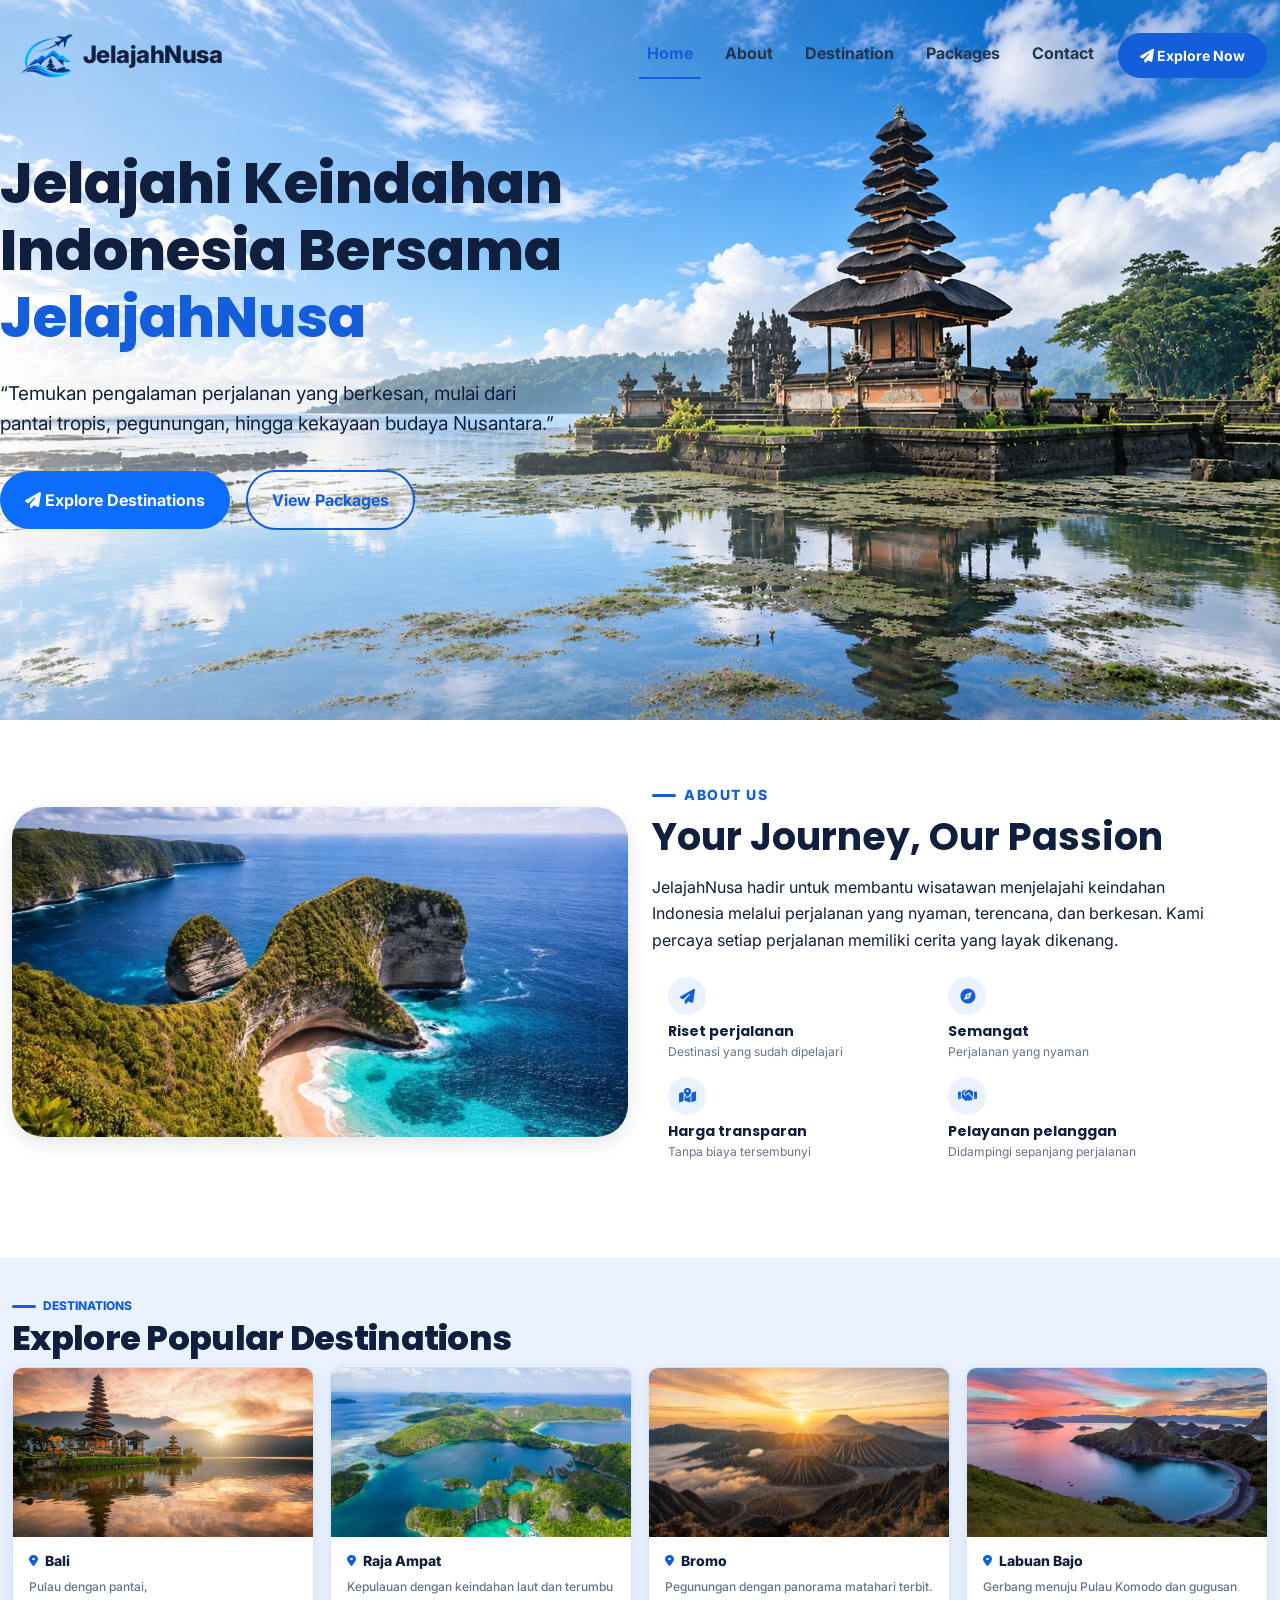
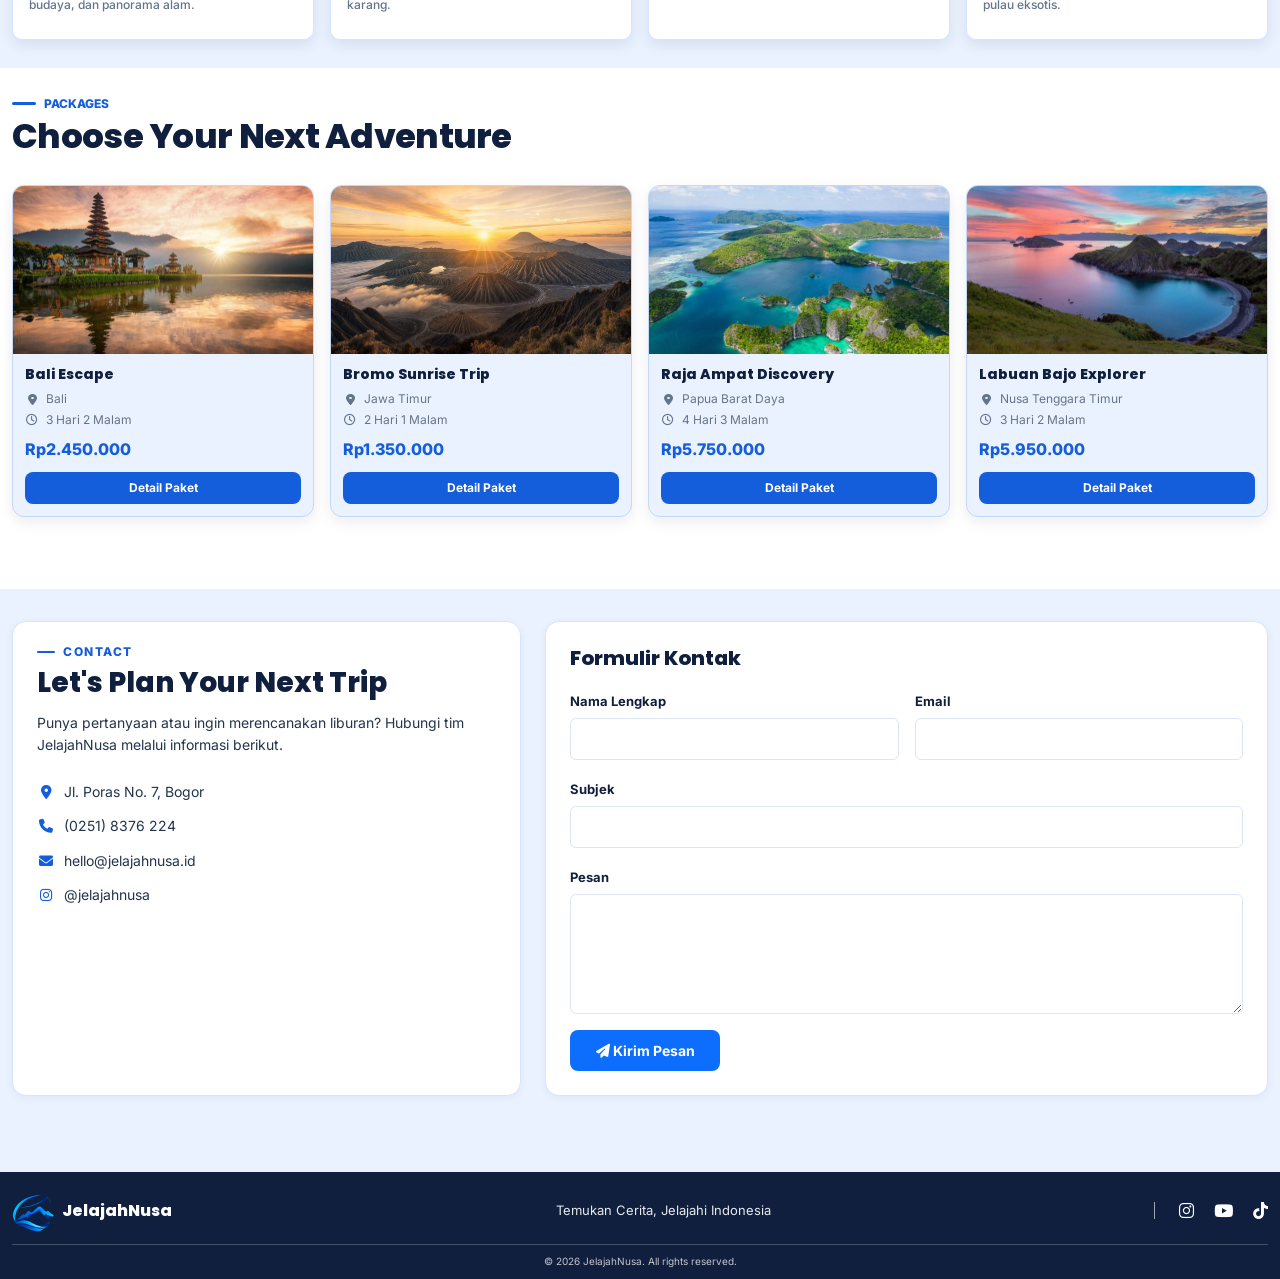
==== commit 6a10ccb4: "update website ui" ====
--- a/index.html
+++ b/index.html
@@ -18,7 +18,7 @@
   </head>
   <body>
     <header class="hero" id="home">
-      <nav class="navbar navbar-expand-lg position-relative">
+      <nav class="navbar navbar-expand-lg fixed-top">
         <div class="container">
           <a class="navbar-brand d-flex" href="#home">
             <img
--- a/assets/css/style.css
+++ b/assets/css/style.css
@@ -98,11 +98,74 @@
 .navbar {
   min-height: 68px;
   z-index: 10;
+  width: 100%;
+  margin: 12px auto 0;
+  border: 1px solid transparent;
+  background: transparent;
+  backdrop-filter: none;
+  -webkit-backdrop-filter: none;
+  transition:
+    top 0.45s cubic-bezier(0.22, 1, 0.36, 1),
+    width var(--transition),
+    max-width var(--transition),
+    margin var(--transition),
+    border-radius var(--transition),
+    background var(--transition),
+    border-color var(--transition),
+    box-shadow var(--transition),
+    backdrop-filter var(--transition);
+}
+
+.navbar::before {
+  content: "";
+  position: absolute;
+  inset: 0;
+  z-index: 0;
+  border-radius: inherit;
+  background:
+    radial-gradient(120% 150% at 12% 0%, rgba(255, 255, 255, 0.78), transparent 58%),
+    linear-gradient(180deg, rgba(255, 255, 255, 0.62), rgba(255, 255, 255, 0.16));
+  opacity: 0;
+  pointer-events: none;
+  transition: opacity 0.4s ease;
+}
+
+.navbar > .container {
+  position: relative;
+  z-index: 1;
+  min-height: 68px;
+  transition:
+    min-height 0.35s cubic-bezier(0.22, 1, 0.36, 1),
+    padding 0.35s cubic-bezier(0.22, 1, 0.36, 1);
+}
+
+.navbar.is-scrolled {
+  width: calc(100% - 32px);
+  max-width: 1180px;
+  margin: 12px auto 0;
+  border-radius: 999px;
+  border-color: transparent;
+  background: rgba(222, 237, 255, 0.22);
+  box-shadow:
+    0 12px 32px rgba(15, 31, 61, 0.14),
+    0 2px 8px rgba(15, 31, 61, 0.06);
+  backdrop-filter: blur(24px) saturate(175%);
+  -webkit-backdrop-filter: blur(24px) saturate(175%);
+}
+
+.navbar.is-scrolled::before {
+  opacity: 1;
 }
 
 .navbar .container {
   max-width: 1400px;
   padding: 0 12px;
+}
+
+.navbar.is-scrolled > .container {
+  min-height: 58px;
+  padding-left: 18px;
+  padding-right: 18px;
 }
 
 .navbar-brand {
@@ -124,7 +187,15 @@
   font-weight: 700;
   border-bottom: 2px solid transparent;
   padding: 10px 14px;
-  transition: var(--transition);
+  transition:
+    color var(--transition),
+    border-color var(--transition),
+    padding 0.35s cubic-bezier(0.22, 1, 0.36, 1);
+}
+
+.navbar.is-scrolled .nav-link {
+  padding-left: 11px;
+  padding-right: 11px;
 }
 
 .navbar .nav-link:hover,
@@ -156,10 +227,10 @@
   background-image:
     linear-gradient(
       90deg,
-      rgba(255, 255, 255, 0.32) 0%,
-      rgba(255, 255, 255, 0.16) 40%,
-      rgba(255, 255, 255, 0) 58%,
-      rgba(255, 255, 255, 0) 100%
+      rgba(255, 255, 255, 0.42) 0%,
+      rgba(255, 255, 255, 0.24) 38%,
+      rgba(255, 255, 255, 0.08) 62%,
+      rgba(255, 255, 255, 0) 76%
     ),
     url("../image/hero.jpg");
   background-repeat: no-repeat;
@@ -772,7 +843,11 @@
   .about img,
   .package-card,
   .modal.fade,
-  .modal.fade .modal-dialog {
+  .modal.fade .modal-dialog,
+  .navbar,
+  .navbar::before,
+  .navbar > .container,
+  .navbar .nav-link {
     transition: none;
   }
 }
